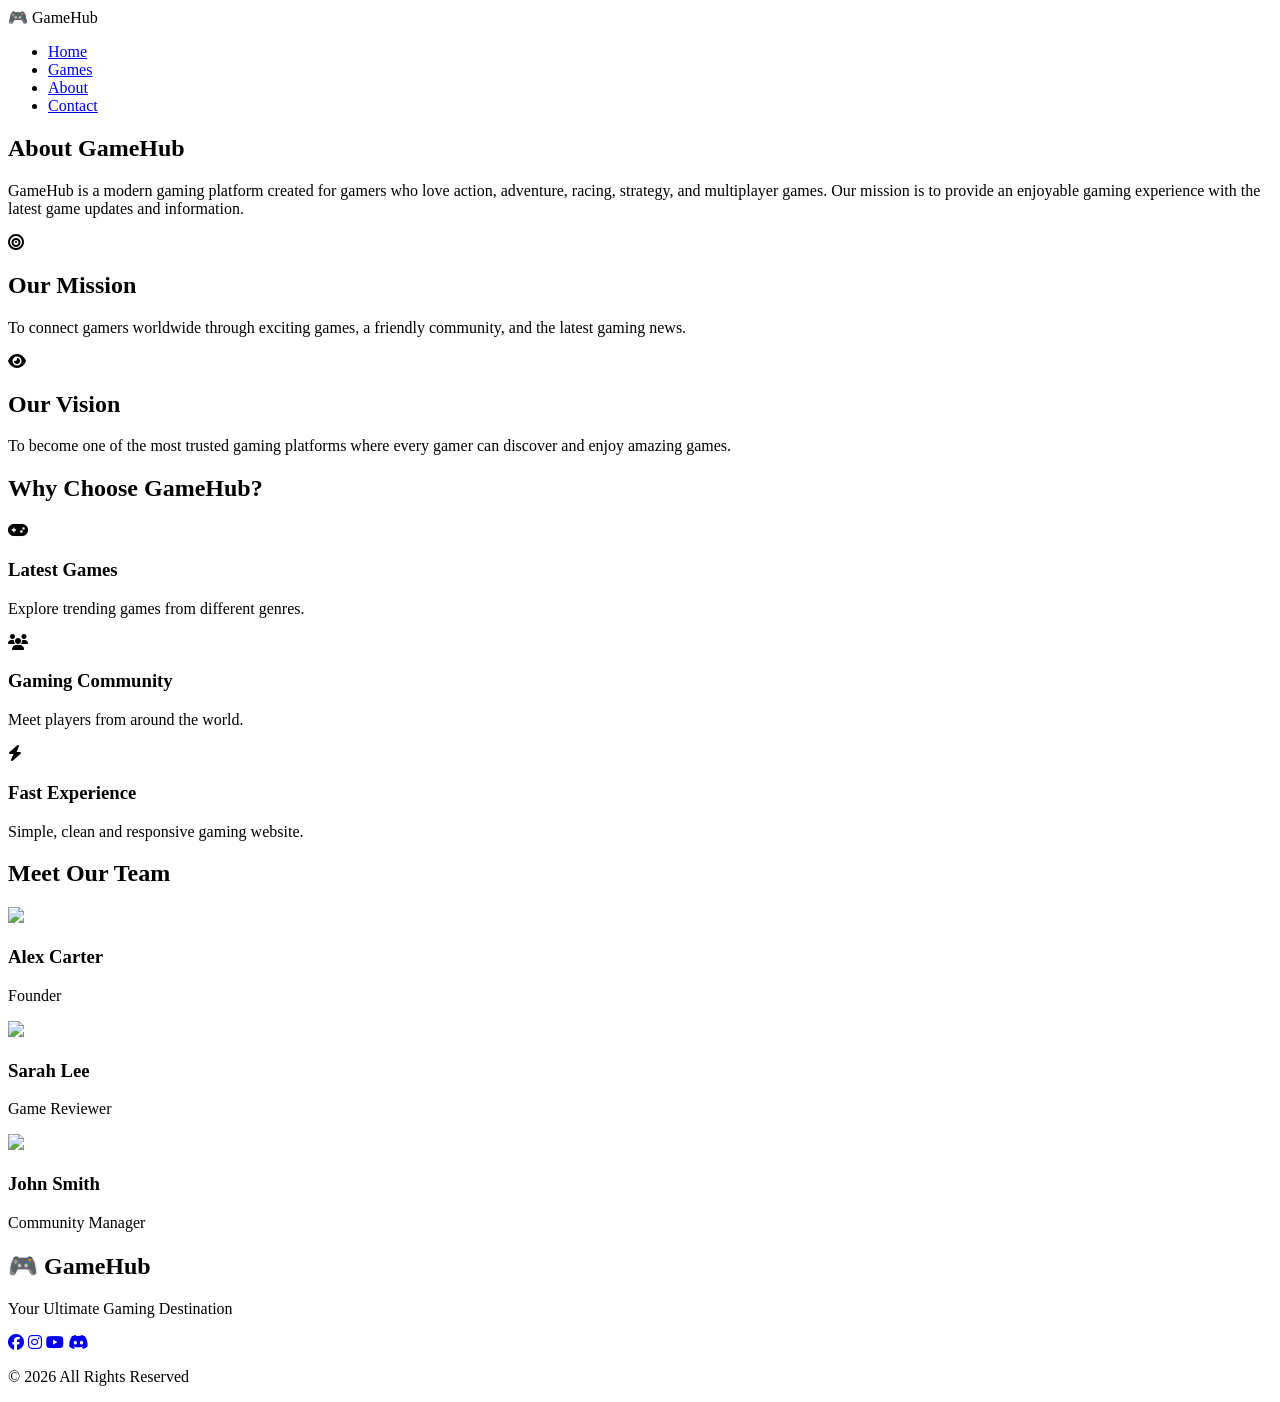
==== about.html @ f031dc1d "Add files via upload" ====
<!DOCTYPE html>
<html lang="en">

<head>

    <meta charset="UTF-8">
    <meta name="viewport" content="width=device-width, initial-scale=1.0">
    <title>GameHub | About</title>

    <link rel="stylesheet" href="css/style.css">

    <link href="https://fonts.googleapis.com/css2?family=Poppins:wght@300;400;500;600;700&display=swap" rel="stylesheet">

    <link rel="stylesheet"
        href="https://cdnjs.cloudflare.com/ajax/libs/font-awesome/6.7.2/css/all.min.css">

</head>

<body>

<header>

<nav class="navbar">

<div class="logo">🎮 GameHub</div>

<ul class="nav-links">

<li><a href="index.html">Home</a></li>

<li><a href="games.html">Games</a></li>

<li><a href="about.html" class="active">About</a></li>

<li><a href="contact.html">Contact</a></li>

</ul>

</nav>

</header>

<section class="about-page">

<h1>About GameHub</h1>

<p class="intro">
GameHub is a modern gaming platform created for gamers who love action,
adventure, racing, strategy, and multiplayer games.
Our mission is to provide an enjoyable gaming experience with the latest
game updates and information.
</p>

</section>

<section class="mission">

<div class="mission-box">

<i class="fa-solid fa-bullseye"></i>

<h2>Our Mission</h2>

<p>
To connect gamers worldwide through exciting games, a friendly community,
and the latest gaming news.
</p>

</div>

<div class="mission-box">

<i class="fa-solid fa-eye"></i>

<h2>Our Vision</h2>

<p>
To become one of the most trusted gaming platforms where every gamer
can discover and enjoy amazing games.
</p>

</div>

</section>

<section class="why">

<h2>Why Choose GameHub?</h2>

<div class="why-container">

<div class="why-box">

<i class="fa-solid fa-gamepad"></i>

<h3>Latest Games</h3>

<p>Explore trending games from different genres.</p>

</div>

<div class="why-box">

<i class="fa-solid fa-users"></i>

<h3>Gaming Community</h3>

<p>Meet players from around the world.</p>

</div>

<div class="why-box">

<i class="fa-solid fa-bolt"></i>

<h3>Fast Experience</h3>

<p>Simple, clean and responsive gaming website.</p>

</div>

</div>

</section>

<section class="team">

<h2>Meet Our Team</h2>

<div class="cards">

<div class="card">

<img src="https://picsum.photos/300?random=31">

<h3>Alex Carter</h3>

<p>Founder</p>

</div>

<div class="card">

<img src="https://picsum.photos/300?random=32">

<h3>Sarah Lee</h3>

<p>Game Reviewer</p>

</div>

<div class="card">

<img src="https://picsum.photos/300?random=33">

<h3>John Smith</h3>

<p>Community Manager</p>

</div>

</div>

</section>

<footer>

<h2>🎮 GameHub</h2>

<p>

Your Ultimate Gaming Destination

</p>

<div class="social-icons">

<a href="#"><i class="fab fa-facebook"></i></a>

<a href="#"><i class="fab fa-instagram"></i></a>

<a href="#"><i class="fab fa-youtube"></i></a>

<a href="#"><i class="fab fa-discord"></i></a>

</div>

<p>

© 2026 All Rights Reserved

</p>

</footer>

<!-- <footer>

<p>© 2026 GameHub | About Us</p>

</footer> -->

<script src="js/script.js"></script>

</body>

</html>
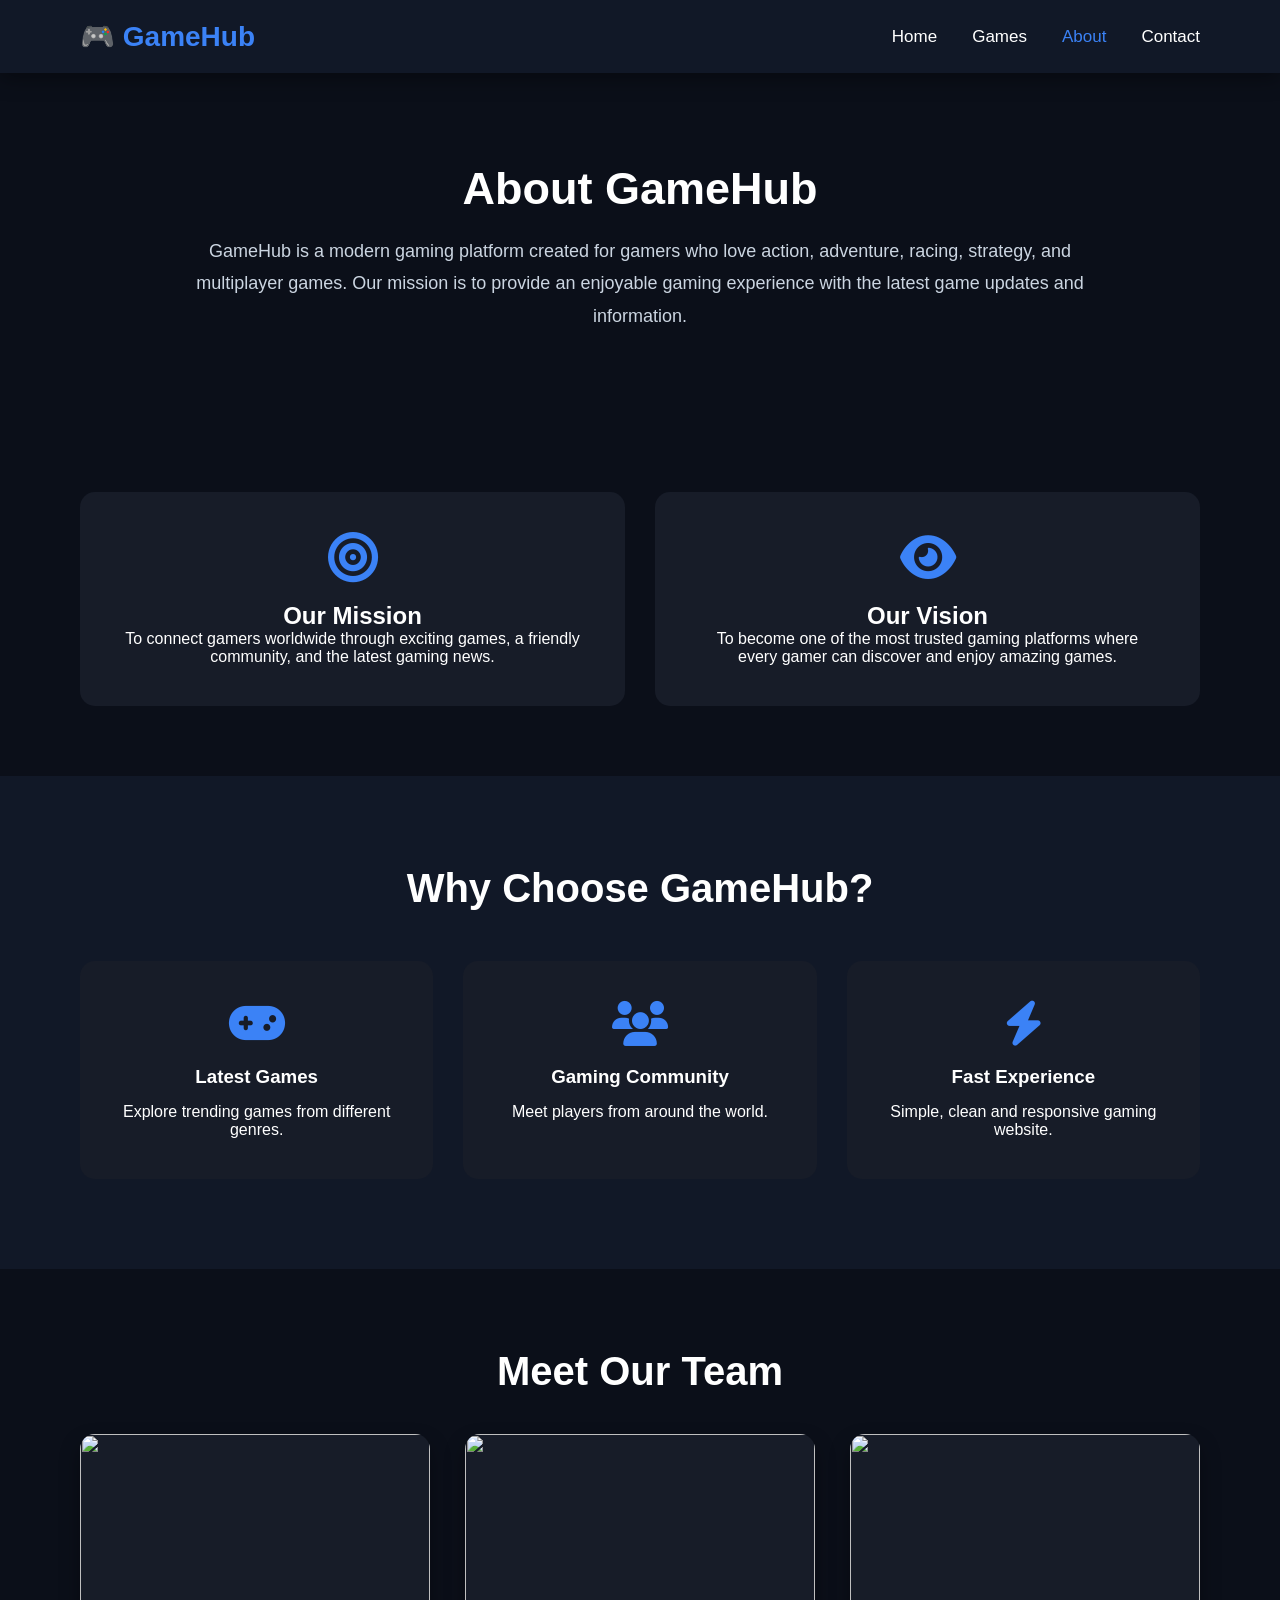
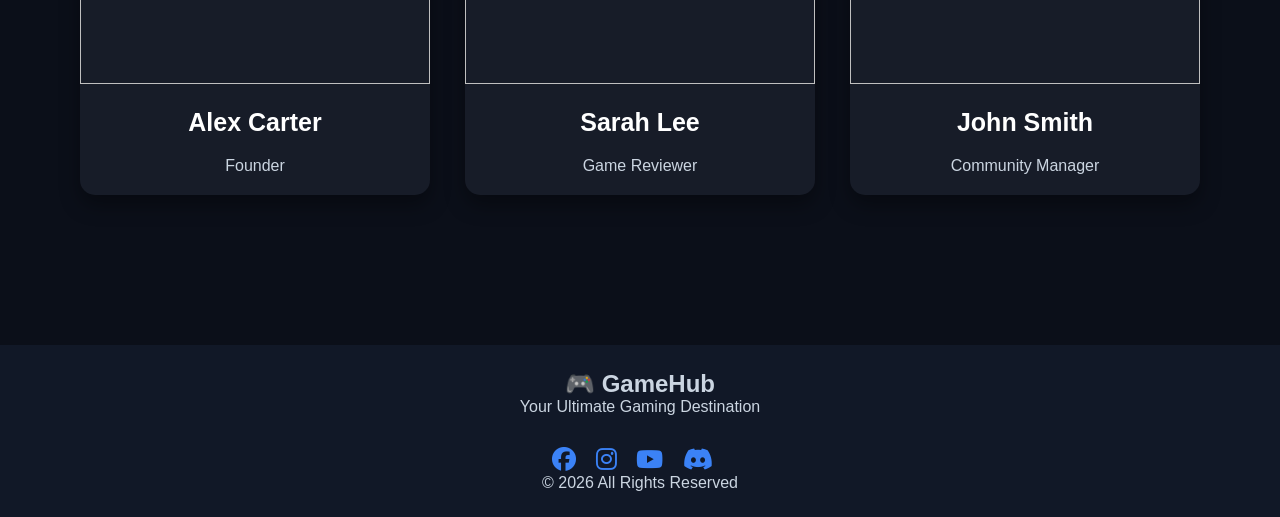
==== commit a3e51009: "Add files via upload" ====
--- a/about.html
+++ b/about.html
@@ -7,7 +7,7 @@
     <meta name="viewport" content="width=device-width, initial-scale=1.0">
     <title>GameHub | About</title>
 
-    <link rel="stylesheet" href="css/style.css">
+    <link rel="stylesheet" href="style.css">
 
     <link href="https://fonts.googleapis.com/css2?family=Poppins:wght@300;400;500;600;700&display=swap" rel="stylesheet">
 
@@ -199,7 +199,7 @@
 
 </footer> -->
 
-<script src="js/script.js"></script>
+<script src="script.js"></script>
 
 </body>
 
--- a/style.css
+++ b/style.css
@@ -0,0 +1,760 @@
+/* ==========================
+   GOOGLE FONT & RESET
+========================== */
+
+*{
+    margin:0;
+    padding:0;
+    box-sizing:border-box;
+    scroll-behavior:smooth;
+}
+
+body{
+    font-family:'Poppins',sans-serif;
+    background:#0B0F19;
+    color:white;
+}
+
+/* ==========================
+   NAVBAR
+========================== */
+
+.navbar{
+    width:100%;
+    display:flex;
+    justify-content:space-between;
+    align-items:center;
+    padding:20px 80px;
+    background:#111827;
+    position:sticky;
+    top:0;
+    z-index:1000;
+    box-shadow:0 5px 20px rgba(0,0,0,.4);
+}
+
+.logo{
+    font-size:28px;
+    font-weight:700;
+    color:#3B82F6;
+}
+
+.nav-links{
+    display:flex;
+    list-style:none;
+    gap:35px;
+}
+
+.nav-links a{
+    color:white;
+    text-decoration:none;
+    font-size:17px;
+    transition:.3s;
+}
+
+.nav-links a:hover,
+.nav-links .active{
+    color:#3B82F6;
+}
+
+/* ==========================
+   HERO SECTION
+========================== */
+
+.hero{
+    min-height:90vh;
+    display:flex;
+    justify-content:center;
+    align-items:center;
+    text-align:center;
+    padding:50px;
+    background:
+    linear-gradient(rgba(0,0,0,.75),rgba(0,0,0,.75)),
+    url("https://images.unsplash.com/photo-1542751371-adc38448a05e?auto=format&fit=crop&w=1600&q=80");
+    /* url("../images/hero.jpg"); */
+    background-size:cover;
+    background-position:center;
+}
+
+.hero-content{
+    max-width:850px;
+}
+
+.hero h1{
+    font-size:58px;
+    margin-bottom:20px;
+    color:#ffffff;
+}
+
+.hero p{
+    font-size:20px;
+    color:#d1d5db;
+    line-height:1.8;
+}
+
+/* ==========================
+   BUTTONS
+========================== */
+
+.buttons{
+    margin-top:40px;
+}
+
+.btn{
+    display:inline-block;
+    padding:15px 35px;
+    margin:10px;
+    background:#3B82F6;
+    color:white;
+    text-decoration:none;
+    border-radius:50px;
+    transition:.3s;
+    font-weight:600;
+}
+
+.btn:hover{
+    transform:translateY(-5px);
+    background:#2563eb;
+}
+
+.btn-outline{
+    background:transparent;
+    border:2px solid #3B82F6;
+}
+
+.btn-outline:hover{
+    background:#3B82F6;
+}
+
+/* ==========================
+   FEATURED GAMES
+========================== */
+
+.featured{
+    padding:90px 80px;
+}
+
+.featured h2{
+    text-align:center;
+    font-size:40px;
+    margin-bottom:50px;
+}
+
+.cards{
+    display:grid;
+    grid-template-columns:repeat(auto-fit,minmax(300px,1fr));
+    gap:35px;
+}
+
+.card{
+    background:#171C28;
+    border-radius:15px;
+    overflow:hidden;
+    transition:.4s;
+    box-shadow:0 10px 20px rgba(0,0,0,.35);
+}
+
+.card:hover{
+    transform:translateY(-12px);
+}
+
+.card img{
+    width:100%;
+    height:220px;
+    object-fit:cover;
+}
+
+.card h3{
+    padding:20px;
+    font-size:25px;
+}
+
+.card p{
+    padding:0 20px 20px;
+    color:#cbd5e1;
+}
+
+.btn-small{
+    display:inline-block;
+    margin:20px;
+    padding:10px 25px;
+    background:#3B82F6;
+    color:white;
+    text-decoration:none;
+    border-radius:30px;
+    transition:.3s;
+}
+
+.btn-small:hover{
+    background:#2563eb;
+}
+
+/* ==========================
+   FOOTER
+========================== */
+
+footer{
+    background:#111827;
+    text-align:center;
+    padding:25px;
+    margin-top:70px;
+    color:#cbd5e1;
+}
+
+/* ==========================
+   RESPONSIVE
+========================== */
+
+@media(max-width:900px){
+
+.navbar{
+    flex-direction:column;
+    padding:20px;
+}
+
+.nav-links{
+    margin-top:20px;
+    flex-wrap:wrap;
+    justify-content:center;
+}
+
+.hero h1{
+    font-size:40px;
+}
+
+.hero p{
+    font-size:18px;
+}
+
+.featured{
+    padding:60px 20px;
+}
+
+}
+/* ==========================
+   WHY CHOOSE US
+========================== */
+
+.why{
+
+padding:90px 80px;
+
+background:#111827;
+
+text-align:center;
+
+}
+
+.why h2{
+
+font-size:40px;
+
+margin-bottom:50px;
+
+}
+
+.why-container{
+
+display:grid;
+
+grid-template-columns:repeat(auto-fit,minmax(250px,1fr));
+
+gap:30px;
+
+}
+
+.why-box{
+
+background:#171C28;
+
+padding:40px 30px;
+
+border-radius:15px;
+
+transition:.4s;
+
+}
+
+.why-box:hover{
+
+transform:translateY(-10px);
+
+}
+
+.why-box i{
+
+font-size:45px;
+
+color:#3B82F6;
+
+margin-bottom:20px;
+
+}
+
+.why-box h3{
+
+margin-bottom:15px;
+
+}
+
+/* ==========================
+   STATS
+========================== */
+
+.stats{
+
+display:grid;
+
+grid-template-columns:repeat(auto-fit,minmax(180px,1fr));
+
+gap:20px;
+
+padding:80px;
+
+text-align:center;
+
+}
+
+.stat-box{
+
+background:#171C28;
+
+padding:40px;
+
+border-radius:15px;
+
+}
+
+.stat-box h2{
+
+font-size:45px;
+
+color:#3B82F6;
+
+margin-bottom:10px;
+
+}
+/* ==========================
+   GAMES PAGE
+========================== */
+
+.games-page{
+
+padding:80px;
+
+text-align:center;
+
+}
+
+.games-page h1{
+
+font-size:45px;
+
+margin-bottom:15px;
+
+}
+
+.games-page p{
+
+color:#cbd5e1;
+
+margin-bottom:20px;
+
+}
+/* ==========================
+   ABOUT PAGE
+========================== */
+
+.about-page{
+
+padding:90px 80px;
+
+text-align:center;
+
+}
+
+.about-page h1{
+
+font-size:45px;
+
+margin-bottom:20px;
+
+}
+
+.intro{
+
+max-width:900px;
+
+margin:auto;
+
+line-height:1.8;
+
+color:#cbd5e1;
+
+font-size:18px;
+
+}
+
+.mission{
+
+display:grid;
+
+grid-template-columns:repeat(auto-fit,minmax(300px,1fr));
+
+gap:30px;
+
+padding:70px 80px;
+
+}
+
+.mission-box{
+
+background:#171C28;
+
+padding:40px;
+
+border-radius:15px;
+
+text-align:center;
+
+transition:.3s;
+
+}
+
+.mission-box:hover{
+
+transform:translateY(-10px);
+
+}
+
+.mission-box i{
+
+font-size:50px;
+
+color:#3B82F6;
+
+margin-bottom:20px;
+
+}
+
+.team{
+
+padding:80px;
+
+text-align:center;
+
+}
+
+.team h2{
+
+margin-bottom:40px;
+
+font-size:40px;
+
+}
+
+.team .card img{
+
+height:250px;
+
+object-fit:cover;
+
+}
+/* ==========================
+   CONTACT PAGE
+========================== */
+
+.contact-page{
+
+padding:80px;
+
+text-align:center;
+
+}
+
+.contact-page h1{
+
+font-size:45px;
+
+margin-bottom:15px;
+
+}
+
+.contact-container{
+
+display:grid;
+
+grid-template-columns:1fr 1fr;
+
+gap:50px;
+
+margin-top:50px;
+
+align-items:start;
+
+}
+
+.contact-info{
+
+background:#171C28;
+
+padding:40px;
+
+border-radius:15px;
+
+text-align:left;
+
+}
+
+.contact-info h2{
+
+margin-bottom:25px;
+
+}
+
+.contact-info p{
+
+margin:15px 0;
+
+color:#cbd5e1;
+
+}
+
+.contact-info i{
+
+color:#3B82F6;
+
+margin-right:10px;
+
+}
+
+.social-icons{
+
+margin-top:30px;
+
+}
+
+.social-icons a{
+
+display:inline-block;
+
+margin-right:15px;
+
+font-size:24px;
+
+color:#3B82F6;
+
+transition:.3s;
+
+}
+
+.social-icons a:hover{
+
+transform:scale(1.2);
+
+color:#60a5fa;
+
+}
+
+form{
+
+display:flex;
+
+flex-direction:column;
+
+gap:20px;
+
+}
+
+input,
+textarea{
+
+padding:15px;
+
+border:none;
+
+border-radius:10px;
+
+background:#171C28;
+
+color:white;
+
+font-size:16px;
+
+}
+
+input:focus,
+textarea:focus{
+
+outline:2px solid #3B82F6;
+
+}
+
+@media(max-width:900px){
+
+.contact-container{
+
+grid-template-columns:1fr;
+
+}
+
+}
+/* ==========================
+SEARCH BAR
+========================== */
+
+.search-box{
+
+width:350px;
+
+max-width:90%;
+
+padding:15px;
+
+margin:30px auto;
+
+display:block;
+
+border:none;
+
+border-radius:30px;
+
+background:#171C28;
+
+color:white;
+
+font-size:16px;
+
+outline:none;
+
+}
+
+/* ==========================
+FEATURED BANNER
+========================== */
+
+.featured-banner{
+    
+
+background:linear-gradient(90deg,#1659ea,#092266);
+
+padding:50px;
+
+border-radius:20px;
+
+text-align:center;
+
+margin:50px auto;
+
+max-width:900px;
+
+}
+
+.featured-banner h2{
+
+margin-bottom:15px;
+
+}
+
+.featured-banner h3{
+
+font-size:35px;
+
+margin-bottom:15px;
+
+}
+
+.featured-banner p{
+
+color:white;
+
+margin-bottom:25px;
+
+}
+/* ==========================
+BACK TO TOP
+========================== */
+
+#topBtn{
+
+position:fixed;
+
+bottom:30px;
+
+right:30px;
+
+padding:15px 18px;
+
+font-size:20px;
+
+border:none;
+
+background:#3B82F6;
+
+color:white;
+
+border-radius:50%;
+
+cursor:pointer;
+
+display:none;
+
+z-index:999;
+
+}
+/* Loader */
+
+#loader{
+
+position:fixed;
+
+top:0;
+
+left:0;
+
+width:100%;
+
+height:100vh;
+
+background:#0B0F19;
+
+display:flex;
+
+justify-content:center;
+
+align-items:center;
+
+z-index:99999;
+
+}
+
+#loader h1{
+
+font-size:60px;
+
+color:#3B82F6;
+
+animation:pulse 1.5s infinite;
+
+}
+
+@keyframes pulse{
+
+0%{
+
+transform:scale(1);
+
+}
+
+50%{
+
+transform:scale(1.15);
+
+}
+
+100%{
+
+transform:scale(1);
+
+}
+
+}
